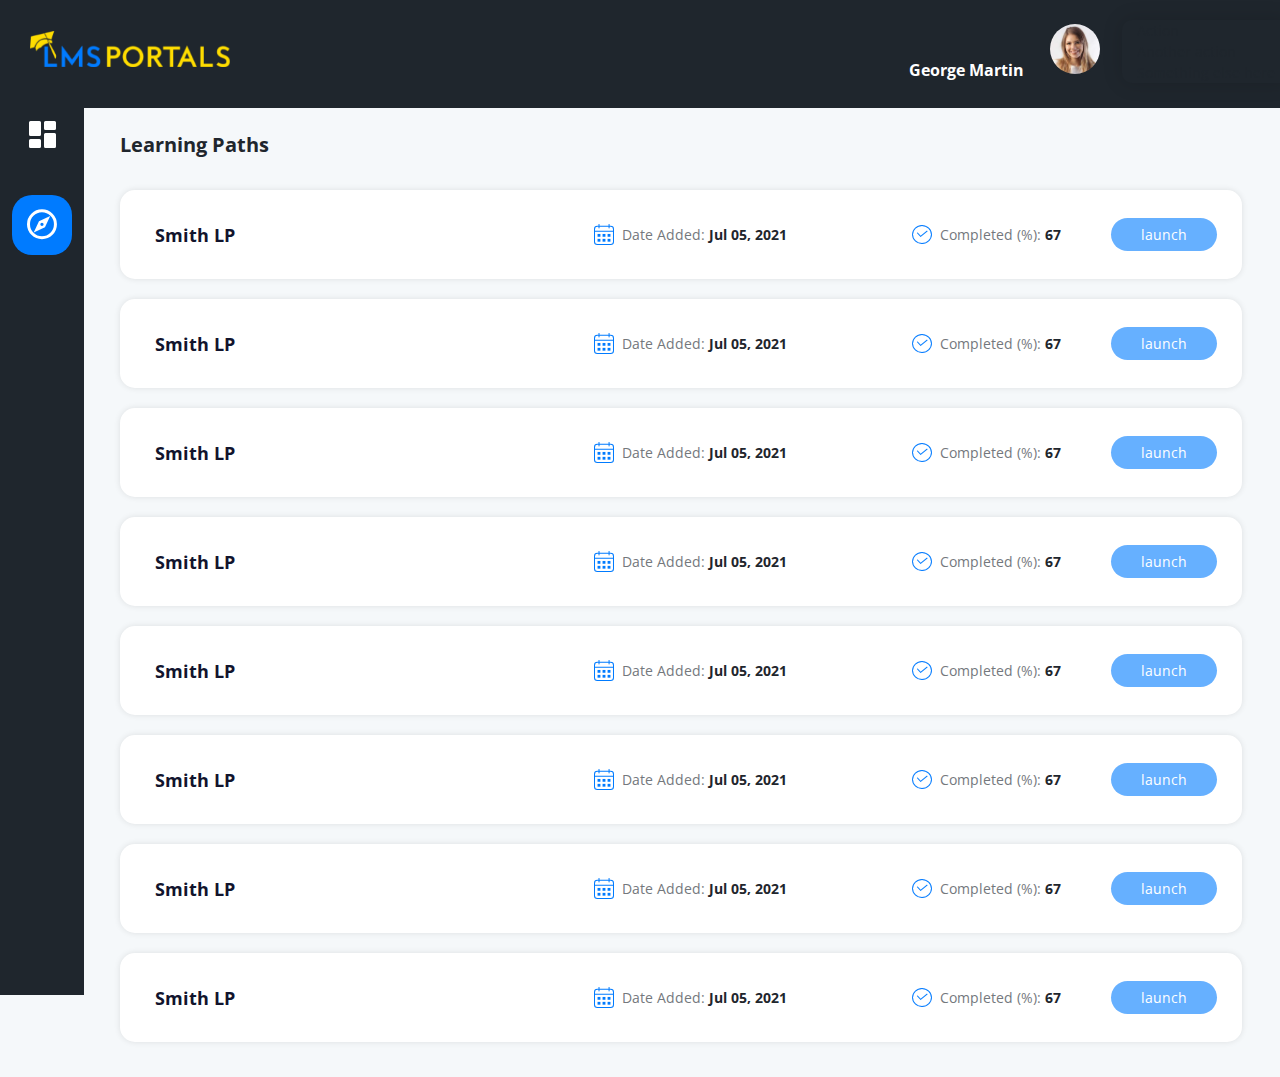
==== learning.html @ e4c70ad7 "Add files via upload" ====
<!DOCTYPE html>
<html lang="en">

<head>
    <meta charset="UTF-8">
    <meta http-equiv="X-UA-Compatible" content="IE=edge">
    <meta name="viewport" content="width=device-width, initial-scale=1.0">
    <title>LMS Portals</title>
    <link href="https://cdn.jsdelivr.net/npm/bootstrap@5.0.2/dist/css/bootstrap.min.css" rel="stylesheet"
        integrity="sha384-EVSTQN3/azprG1Anm3QDgpJLIm9Nao0Yz1ztcQTwFspd3yD65VohhpuuCOmLASjC" crossorigin="anonymous">
    <link rel="stylesheet" href="./css/vanilla-calendar-min.css">
    <link rel="stylesheet" href="./css/style.css">
    <link rel="stylesheet" href="./css/responsive.css">
</head>

<body class="content-learning-page">
    <header class="site-header">
        <div class="logo-main">
            <img src="./images/logo-light-blue.png" alt="">
        </div>
        <div class="right-bar-header">
            <a href="javascript:void(0)" class="dropdown-toggle" href="#" role="button" id="dropdownMenuLink"
                data-bs-toggle="dropdown" aria-expanded="false">
                <span class="login-username">George Martin</span>
                <img class="user-img" src="./images/userimage.jpg" alt="">
            </a>
            <ul class="dropdown-menu" aria-labelledby="dropdownMenuLink">
                <li><a class="dropdown-item" href="#">Action</a></li>
                <li><a class="dropdown-item" href="#">Another action</a></li>
                <li><a class="dropdown-item" href="#">Something else here</a></li>
            </ul>
            <a href="javascript:void(0)" class="notification has-notification">
                <svg xmlns="http://www.w3.org/2000/svg" width="20" height="23" viewBox="0 0 20 23">
                    <defs>
                        <style>
                            .a {
                                fill: #fff;
                            }
                        </style>
                    </defs>
                    <path class="a"
                        d="M308.7,402.315a2.33,2.33,0,0,0,2.349-2.3h-4.7a2.335,2.335,0,0,0,2.355,2.3Zm7.645-6.9v-6.323a7.43,7.43,0,0,0-5.882-7.243v-.809a1.763,1.763,0,0,0-3.525,0v.809a7.43,7.43,0,0,0-5.882,7.243v6.323l-2.355,2.3v1.151h20v-1.151Zm0,0"
                        transform="translate(-298.703 -379.315)" />
                </svg>
            </a>
        </div>
        <button class="main-menu-handler"><span></span><span></span><span></span></button>
    </header>

    <div class="dashboard-main-wrapper">

        <div class="left-panel">
            <div class="left-panel-wrapper">
                <div class="right-bar-header">
                    <a href="javascript:void(0)" class="dropdown-toggle" href="#" role="button" id="dropdownMenuLink"
                        data-bs-toggle="dropdown" aria-expanded="false">
                        <span class="login-username">George Martin</span>
                        <img class="user-img" src="./images/userimage.jpg" alt="">
                    </a>
                    <ul class="dropdown-menu" aria-labelledby="dropdownMenuLink">
                        <li><a class="dropdown-item" href="#">Action</a></li>
                        <li><a class="dropdown-item" href="#">Another action</a></li>
                        <li><a class="dropdown-item" href="#">Something else here</a></li>
                    </ul>
                    <a href="javascript:void(0)" class="notification has-notification">
                        <svg xmlns="http://www.w3.org/2000/svg" width="20" height="23" viewBox="0 0 20 23">
                            <defs>
                                <style>
                                    .a {
                                        fill: #fff;
                                    }
                                </style>
                            </defs>
                            <path class="a"
                                d="M308.7,402.315a2.33,2.33,0,0,0,2.349-2.3h-4.7a2.335,2.335,0,0,0,2.355,2.3Zm7.645-6.9v-6.323a7.43,7.43,0,0,0-5.882-7.243v-.809a1.763,1.763,0,0,0-3.525,0v.809a7.43,7.43,0,0,0-5.882,7.243v6.323l-2.355,2.3v1.151h20v-1.151Zm0,0"
                                transform="translate(-298.703 -379.315)" />
                        </svg>
                    </a>
                </div>
                <ul>
                    <li class="panel-menu">
                        <a href="/"><img src="./images/dashboard-icon.svg" alt=""></a>
                    </li>
                    <li class="panel-menu active">
                        <a href="/learning.html"><img src="./images/compass.svg" alt=""></a>
                    </li>
                </ul>
            </div>
        </div>

        <div class="dashboard-actual learning-path-main">
            <h3 class="section-title">Learning Paths</h3>

            <div class="learning-content-wrapper">
                <div class="learning_one">
                    <div class="learner_name">Smith LP</div>
                    <div class="learning-date"><img src="./images/learning-calendar.svg" alt="">Date Added: <span> Jul 05, 2021 </span></div>
                    <div class="learning-done"><img src="./images/correct.svg" alt="">Completed (%): <span> 67 </span></div>
                    <a href="javascript:void(0)" class="launch-btn">launch</a>
                </div>
                <div class="learning_one">
                    <div class="learner_name">Smith LP</div>
                    <div class="learning-date"><img src="./images/learning-calendar.svg" alt="">Date Added: <span> Jul 05, 2021 </span></div>
                    <div class="learning-done"><img src="./images/correct.svg" alt="">Completed (%): <span> 67 </span></div>
                    <a href="javascript:void(0)" class="launch-btn">launch</a>
                </div>
                <div class="learning_one">
                    <div class="learner_name">Smith LP</div>
                    <div class="learning-date"><img src="./images/learning-calendar.svg" alt="">Date Added: <span> Jul 05, 2021 </span></div>
                    <div class="learning-done"><img src="./images/correct.svg" alt="">Completed (%): <span> 67 </span></div>
                    <a href="javascript:void(0)" class="launch-btn">launch</a>
                </div>
                <div class="learning_one">
                    <div class="learner_name">Smith LP</div>
                    <div class="learning-date"><img src="./images/learning-calendar.svg" alt="">Date Added: <span> Jul 05, 2021 </span></div>
                    <div class="learning-done"><img src="./images/correct.svg" alt="">Completed (%): <span> 67 </span></div>
                    <a href="javascript:void(0)" class="launch-btn">launch</a>
                </div>
                <div class="learning_one">
                    <div class="learner_name">Smith LP</div>
                    <div class="learning-date"><img src="./images/learning-calendar.svg" alt="">Date Added: <span> Jul 05, 2021 </span></div>
                    <div class="learning-done"><img src="./images/correct.svg" alt="">Completed (%): <span> 67 </span></div>
                    <a href="javascript:void(0)" class="launch-btn">launch</a>
                </div>
                <div class="learning_one">
                    <div class="learner_name">Smith LP</div>
                    <div class="learning-date"><img src="./images/learning-calendar.svg" alt="">Date Added: <span> Jul 05, 2021 </span></div>
                    <div class="learning-done"><img src="./images/correct.svg" alt="">Completed (%): <span> 67 </span></div>
                    <a href="javascript:void(0)" class="launch-btn">launch</a>
                </div>
                <div class="learning_one">
                    <div class="learner_name">Smith LP</div>
                    <div class="learning-date"><img src="./images/learning-calendar.svg" alt="">Date Added: <span> Jul 05, 2021 </span></div>
                    <div class="learning-done"><img src="./images/correct.svg" alt="">Completed (%): <span> 67 </span></div>
                    <a href="javascript:void(0)" class="launch-btn">launch</a>
                </div>
                <div class="learning_one">
                    <div class="learner_name">Smith LP</div>
                    <div class="learning-date"><img src="./images/learning-calendar.svg" alt="">Date Added: <span> Jul 05, 2021 </span></div>
                    <div class="learning-done"><img src="./images/correct.svg" alt="">Completed (%): <span> 67 </span></div>
                    <a href="javascript:void(0)" class="launch-btn">launch</a>
                </div>
            </div>

        </div>

    </div>
    <script src="https://code.jquery.com/jquery-3.6.0.min.js"
        integrity="sha256-/xUj+3OJU5yExlq6GSYGSHk7tPXikynS7ogEvDej/m4=" crossorigin="anonymous"></script>
    <script src="https://cdn.jsdelivr.net/npm/bootstrap@5.0.2/dist/js/bootstrap.bundle.min.js"
        integrity="sha384-MrcW6ZMFYlzcLA8Nl+NtUVF0sA7MsXsP1UyJoMp4YLEuNSfAP+JcXn/tWtIaxVXM"
        crossorigin="anonymous"></script>
    <script src="./js/vanilla-calendar-min.js"></script>
    <script src="./js/custom.js"></script>
</body>

</html>
---- css/vanilla-calendar-min.css ----
:root{--vanilla-calendar-bg-color:#fff;--vanilla-calendar-border-radius:5px;--vanilla-calendar-border-color:#e7e9ed;--vanilla-calendar-today-bg-color:#e7e9ed;--vanilla-calendar-today-color:#333;--vanilla-calendar-selected-bg-color:#538fcd;--vanilla-calendar-selected-color:#fff;--vanilla-calendar-selected-radius:5px}.vanilla-calendar *,.vanilla-calendar *:before,.vanilla-calendar *:after{box-sizing:border-box}.vanilla-calendar{background-color:var(--vanilla-calendar-bg-color);border-radius:var(--vanilla-calendar-border-radius);border:solid 1px var(--vanilla-calendar-border-color);box-shadow:0 4px 22px 0 rgba(0,0,0,0.05);margin:0 auto;overflow:hidden;width:350px}@media(max-width:1200px){.vanilla-calendar{width:auto}}.vanilla-calendar .vanilla-calendar-btn{-moz-user-select:none;-ms-user-select:none;-webkit-appearance:button;background:0;border:0;color:inherit;cursor:pointer;font:inherit;line-height:normal;min-width:27px;outline:0;overflow:visible;padding:0;text-align:center;&:active{border-radius:var(--vanilla-calendar-border-radius);box-shadow:0 0 0 2px rgba(var(--vanilla-calendar-today-bg-color),0.1)}}.vanilla-calendar .vanilla-calendar-header{align-items:center;display:flex;padding:10px;text-transform:uppercase}.vanilla-calendar .vanilla-calendar-header svg{fill:var(--vanilla-calendar-today-color)}.vanilla-calendar .vanilla-calendar-header__label{font-weight:bold;text-align:center;width:100%}.vanilla-calendar .vanilla-calendar-week{background-color:var(--vanilla-calendar-selected-bg-color);display:flex;flex-wrap:wrap}.vanilla-calendar .vanilla-calendar-week span{color:var(--vanilla-calendar-selected-color);flex-direction:column;flex:0 0 14.28%;font-size:1em;font-weight:bold;max-width:14.28%;padding:15px 0;text-align:center;text-transform:uppercase}.vanilla-calendar .vanilla-calendar-body{background-color:rgba(var(--vanilla-calendar-selected-bg-color),0.3);display:flex;flex-wrap:wrap;padding-bottom:10px}.vanilla-calendar .vanilla-calendar-date{align-items:center;background-color:#fff;border-radius:var(--vanilla-calendar-border-radius);display:flex;flex-direction:column;flex:0 0 14.28%;max-width:14.28%;padding:10px 0}.vanilla-calendar .vanilla-calendar-date--active{cursor:pointer}.vanilla-calendar .vanilla-calendar-date--today{background-color:var(--vanilla-calendar-today-bg-color);color:var(--vanilla-calendar-today-color)}.vanilla-calendar .vanilla-calendar-date--selected{background-color:var(--vanilla-calendar-selected-bg-color);color:var(--vanilla-calendar-selected-color)}.vanilla-calendar .vanilla-calendar-date--disabled{border-radius:0;cursor:not-allowed;opacity:.2}
---- css/style.css ----
@import url(https://fonts.googleapis.com/css?family=Open+Sans:300,300italic,regular,italic,600,600italic,700,700italic,800,800italic);
* {
  margin: 0;
  padding: 0;
  -webkit-transition: 0.2s all ease-in-out;
}

*::-webkit-scrollbar {
  width: 6px;
}

/* Track */
*::-webkit-scrollbar-track {
  background: #ffffff;
  border-radius: 40px;
}

/* Handle */
*::-webkit-scrollbar-thumb {
  background: #1F262D;
  border-radius: 40px;
}

body {
  font-size: 16px;
  color: #1F262D;
  line-height: 1.5;
  font-family: 'Open Sans';
  background-color: #F5F8FA;
}

body.content-learning-page header {
  display: -webkit-box;
  display: -ms-flexbox;
  display: flex;
  -webkit-box-align: center;
      -ms-flex-align: center;
          align-items: center;
  -webkit-box-pack: justify;
      -ms-flex-pack: justify;
          justify-content: space-between;
}

body.content-learning-page header .right-bar-header {
  display: -webkit-box;
  display: -ms-flexbox;
  display: flex;
  color: #fff;
}

body.content-learning-page header .right-bar-header .login-username {
  color: #fff;
}

a {
  text-decoration: none;
  color: #1F262D;
}

a:hover {
  color: #007BFF;
}

ul,
ul li {
  list-style: none;
  padding: 0;
  margin: 0;
}

h1,
h2,
h3,
h4,
h5,
h6 {
  font-weight: 700;
}

header {
  background: #1F262D;
  padding: 30px 40px;
  position: fixed;
  width: 100%;
  top: 0;
  left: 0;
  z-index: 99;
}

header .right-bar-header {
  display: none;
}

.dashboard-main-wrapper .left-panel {
  background: #1F262D;
  position: fixed;
  height: 100vh;
  top: 0;
  left: 0;
  padding-top: 117px;
  padding: 117px 20px 20px;
}

.dashboard-main-wrapper .left-panel ul .panel-menu {
  width: 100px;
  height: 100px;
  border-radius: 36px;
  margin-top: 30px;
  display: -webkit-box;
  display: -ms-flexbox;
  display: flex;
  -webkit-box-align: center;
      -ms-flex-align: center;
          align-items: center;
  -webkit-box-pack: center;
      -ms-flex-pack: center;
          justify-content: center;
}

.dashboard-main-wrapper .left-panel ul .panel-menu:hover {
  background: rgba(0, 123, 255, 0.247);
}

.dashboard-main-wrapper .left-panel ul .panel-menu a {
  line-height: 1;
}

.dashboard-main-wrapper .left-panel ul .panel-menu.active {
  background: #007BFF;
}

.dashboard-main-wrapper .dashboard-actual {
  width: calc(100% - 710px);
  margin-top: 117px;
  margin-left: 140px;
  padding: 35px;
  -webkit-box-sizing: border-box;
          box-sizing: border-box;
}

.dashboard-main-wrapper .dashboard-actual .progress-block {
  margin-top: 15px;
  height: 225px;
}

.dashboard-main-wrapper .dashboard-actual .progress-block img {
  width: 100%;
  height: 100%;
  -o-object-fit: cover;
     object-fit: cover;
}

.dashboard-main-wrapper .dashboard-actual .card-status {
  display: -webkit-box;
  display: -ms-flexbox;
  display: flex;
  -webkit-box-align: center;
      -ms-flex-align: center;
          align-items: center;
  -webkit-box-pack: center;
      -ms-flex-pack: center;
          justify-content: center;
  margin: 25px 0 5px;
}

.dashboard-main-wrapper .dashboard-actual .card-status .status-one {
  margin: 0 20px;
  display: -webkit-box;
  display: -ms-flexbox;
  display: flex;
  -webkit-box-align: center;
      -ms-flex-align: center;
          align-items: center;
  line-height: 1;
}

.dashboard-main-wrapper .dashboard-actual .card-status .status-one span {
  width: 15px;
  height: 15px;
  font-size: 0;
  border-radius: 50%;
  display: inline-block;
  margin-right: 13px;
}

.dashboard-main-wrapper .dashboard-actual .card-status .status-one span.pink {
  background: #FF5274;
}

.dashboard-main-wrapper .dashboard-actual .card-status .status-one span.blue {
  background: #007BFF;
}

.dashboard-main-wrapper .dashboard-actual .card-status .status-one span.skyblue {
  background: #5CD8EB;
}

.dashboard-main-wrapper .dashboard-actual .card-status .status-one span.violet {
  background: #6A6EEF;
}

.dashboard-main-wrapper .dashboard-actual .overview-one {
  min-height: 232px;
  padding: 26px 20px;
  position: relative;
}

.dashboard-main-wrapper .dashboard-actual .overview-one.total-course {
  background: url(../images/totalcourse-bg.svg) no-repeat center top;
  background-size: cover;
}

.dashboard-main-wrapper .dashboard-actual .overview-one.inprogress {
  background: url(../images/inprogress-bg.svg) no-repeat center top;
  background-size: cover;
}

.dashboard-main-wrapper .dashboard-actual .overview-one.completed {
  background: url(../images/completed-bg.svg) no-repeat center top;
  background-size: cover;
}

.dashboard-main-wrapper .dashboard-actual .overview-one.inprogress-percentage {
  background: url(../images/inprogress-bg2.svg) no-repeat center top;
  background-size: cover;
}

.dashboard-main-wrapper .dashboard-actual .overview-one.completed-percentage {
  background: url(../images/completed-bg-2.svg) no-repeat center top;
  background-size: cover;
}

.dashboard-main-wrapper .dashboard-actual .overview-one .overview-dtls {
  position: absolute;
  bottom: 25px;
  left: 20px;
  right: 20px;
}

.dashboard-main-wrapper .dashboard-actual .overview-one p {
  font-weight: 600;
  margin-bottom: 6px;
}

.dashboard-main-wrapper .dashboard-actual .overview-one h5 {
  font-size: 20px;
  font-weight: 700;
}

.dashboard-main-wrapper .dashboard-actual .overview-one .overview-icon {
  width: 60px;
  height: 60px;
  border-radius: 50%;
  display: -webkit-box;
  display: -ms-flexbox;
  display: flex;
  -webkit-box-align: center;
      -ms-flex-align: center;
          align-items: center;
  -webkit-box-pack: center;
      -ms-flex-pack: center;
          justify-content: center;
}

.dashboard-main-wrapper .dashboard-actual .overview-one .overview-icon.pink {
  background: #FFC8D3;
}

.dashboard-main-wrapper .dashboard-actual .overview-one .overview-icon.violet {
  background: #B3B5FE;
}

.dashboard-main-wrapper .dashboard-actual .overview-one .overview-icon.green {
  background: #7DCCD8;
}

.dashboard-main-wrapper .dashboard-actual .overview-one .overview-icon.orange {
  background: #FFA394;
}

.dashboard-main-wrapper .dashboard-actual .overview-one .overview-icon.blue {
  background: #C2E0FF;
}

.card {
  -webkit-box-shadow: 0px 10px 40px #1703590D;
          box-shadow: 0px 10px 40px #1703590D;
  background: #fff;
  border-radius: 36px;
  padding: 17px;
  border: none;
}

.wrapper {
  display: -webkit-box;
  display: -ms-flexbox;
  display: flex;
  -ms-flex-wrap: wrap;
      flex-wrap: wrap;
}

.dashborad-right-bar {
  position: absolute;
  right: 0;
  top: 0;
  height: auto;
  background: #DCE6F1;
  border-top-left-radius: 80px;
  border-bottom-left-radius: 80px;
  padding: 35px;
  min-height: calc(100vh - 70px);
  width: 570px;
  z-index: 100;
}

.right-bar-header {
  display: -webkit-box;
  display: -ms-flexbox;
  display: flex;
  -webkit-box-align: center;
      -ms-flex-align: center;
          align-items: center;
  -webkit-box-pack: end;
      -ms-flex-pack: end;
          justify-content: flex-end;
}

.right-bar-header .user-img {
  width: 50px;
  height: 50px;
  border-radius: 50%;
  -o-object-fit: cover;
     object-fit: cover;
  border: 2px solid #1F262D;
  margin: 0 20px;
}

.right-bar-header .login-username {
  font: 700 16px "Open Sans";
}

.right-bar-header .notification {
  position: relative;
}

.right-bar-header .notification.has-notification::after {
  content: '';
  position: absolute;
  width: 10px;
  height: 10px;
  background: #F46363;
  border-radius: 50%;
  top: -2px;
  right: -2px;
  border: 2px solid #DCE6F1;
  z-index: 99;
}

.section-title {
  font-size: 24px;
  font-weight: 700;
  margin-bottom: 0;
}

.completed-course {
  margin-top: 30px;
}

.completed-course .wrapper {
  -webkit-box-align: center;
      -ms-flex-align: center;
          align-items: center;
  -webkit-box-pack: justify;
      -ms-flex-pack: justify;
          justify-content: space-between;
}

.completed-course .wrapper .view-all {
  margin-bottom: 0;
  font-size: 18px;
  font-weight: 700;
}

.course-comp-one {
  display: -webkit-box;
  display: -ms-flexbox;
  display: flex;
  -webkit-box-align: center;
      -ms-flex-align: center;
          align-items: center;
  background: #fff;
  border-radius: 40px;
  padding: 15px;
  margin-top: 25px;
}

.course-comp-one.in-progress {
  display: block;
  padding: 0;
  margin: 0;
  min-height: 405px;
}

.course-comp-one.in-progress .course-img {
  width: 100%;
}

.course-comp-one.in-progress .course-img img {
  width: 100%;
  height: 200px;
}

.course-comp-one.in-progress .course-details {
  padding-left: 0;
  width: 100%;
  padding-top: 20px;
  padding-bottom: 16px;
}

.course-comp-one.in-progress .course-details .course-main-title {
  font-size: 18px;
  line-height: 1.6;
  margin-bottom: 0px;
  font-weight: 700;
  white-space: break-spaces;
}

.course-comp-one .course-img {
  width: 180px;
  position: relative;
}

.course-comp-one .course-img .course-menu-toggler {
  position: absolute;
  left: 10px;
  top: 10px;
  width: 33px;
  height: 33px;
  border-radius: 50%;
  background: rgba(31, 38, 45, 0.7);
  display: -webkit-box;
  display: -ms-flexbox;
  display: flex;
  -webkit-box-align: center;
      -ms-flex-align: center;
          align-items: center;
  -webkit-box-pack: center;
      -ms-flex-pack: center;
          justify-content: center;
  border: none;
}

.course-comp-one .course-img .course-menu-toggler span {
  display: block;
  width: 3px;
  height: 3px;
  border-radius: 50%;
  background: #fff;
  margin: 4px 0;
}

.course-comp-one .course-img .course-inside-menu {
  position: absolute;
  left: 40px;
  top: 5px;
  background: #fff;
  padding-top: 3px;
  padding-bottom: 5px;
  border-radius: 10px;
  opacity: 0;
  visibility: hidden;
  z-index: -1;
  -webkit-box-shadow: 0px 0px 10px rgba(0, 0, 0, 0.3);
          box-shadow: 0px 0px 10px rgba(0, 0, 0, 0.3);
}

.course-comp-one .course-img .course-inside-menu.opened {
  opacity: 1;
  visibility: visible;
  z-index: 99;
}

.course-comp-one .course-img .course-inside-menu::before {
  content: '';
  position: absolute;
  left: -4px;
  top: 17px;
  width: 8px;
  height: 8px;
  -webkit-transform: rotate(45deg);
          transform: rotate(45deg);
  background: #fff;
}

.course-comp-one .course-img .course-inside-menu li {
  padding: 8px 15px 8px 10px;
}

.course-comp-one .course-img .course-inside-menu li:first-of-type img {
  margin-left: -4px;
  width: 20px;
}

.course-comp-one .course-img .course-inside-menu li a {
  display: -webkit-box;
  display: -ms-flexbox;
  display: flex;
  -webkit-box-align: center;
      -ms-flex-align: center;
          align-items: center;
  font-size: 16px;
}

.course-comp-one .course-img .course-inside-menu li img {
  width: 18px;
  height: 18px;
  border-radius: 0;
  margin-right: 10px;
}

.course-comp-one .course-img img {
  width: 180px;
  height: 180px;
  -o-object-fit: cover;
     object-fit: cover;
  border-radius: 30px;
  vertical-align: bottom;
}

.course-comp-one .course-details {
  width: calc(100% - 200px);
  padding-left: 20px;
}

.course-comp-one .course-details .course-main-title {
  font-size: 18px;
  line-height: 1.6;
  margin-bottom: 0px;
  font-weight: 700;
  text-overflow: ellipsis;
  white-space: nowrap;
  overflow: hidden;
}

.font-18 {
  font-size: 18px;
}

.font-16 {
  font-size: 16px;
}

.course-info-row {
  display: -webkit-box;
  display: -ms-flexbox;
  display: flex;
  -webkit-box-align: center;
      -ms-flex-align: center;
          align-items: center;
  margin-top: 14px;
}

.course-info-row .img {
  width: 20px;
}

.course-info-row .cat-name {
  padding-left: 12px;
  font-size: 14px;
}

.course-info-row .course-category {
  font-size: 16px;
  font-weight: 700;
  white-space: nowrap;
  text-overflow: ellipsis;
  overflow: hidden;
  padding-left: 7px;
}

.middle-wrapper {
  border-radius: 40px;
  margin: 30px 0;
  background: #fff;
  -webkit-box-shadow: 0px 8px 10px #0000001A;
          box-shadow: 0px 8px 10px #0000001A;
}

.middle-wrapper .calendar-wrapper {
  border-bottom: 1px solid rgba(112, 112, 112, 0.2);
  padding-top: 10px;
}

.middle-wrapper .calendar-wrapper #myCalendar {
  border-top-left-radius: 40px;
  border-top-right-radius: 40px;
}

.middle-wrapper .dashboard-activity {
  padding: 25px;
}

.middle-wrapper .dashboard-activity .activity-one {
  border-bottom: 1px solid rgba(112, 112, 112, 0.2);
  padding: 14px 0;
}

.middle-wrapper .dashboard-activity .activity-one p {
  font: 600 16px/1.6 "Open Sans";
  margin-bottom: 6px;
}

.middle-wrapper .dashboard-activity .activity-one span {
  font-size: 12px;
  color: rgba(31, 38, 45, 0.6);
}

.middle-wrapper .dashboard-activity .activity-one:last-of-type {
  border-bottom: none;
}

.vanilla-calendar {
  border: none;
  -webkit-box-shadow: none;
          box-shadow: none;
  width: 100%;
}

.vanilla-calendar .vanilla-calendar-header {
  padding: 10px 20px;
}

.vanilla-calendar .vanilla-calendar-week {
  background: transparent;
}

.vanilla-calendar .vanilla-calendar-week span {
  color: inherit;
}

.vanilla-calendar .vanilla-calendar-date--selected {
  background: transparent;
  border-radius: 50px;
}

.vanilla-calendar .vanilla-calendar-date--selected span {
  background: #1F262D;
}

.vanilla-calendar .vanilla-calendar-date--today {
  border-radius: 50px;
  background: transparent;
}

.vanilla-calendar .vanilla-calendar-date--today span {
  background: rgba(31, 38, 45, 0.1);
  color: #1F262D;
}

.vanilla-calendar .vanilla-calendar-date {
  -webkit-transition: none;
  padding: 0;
}

.vanilla-calendar .vanilla-calendar-date span {
  -webkit-transition: none;
  font-weight: 700;
  font-size: 15px;
  width: 45px;
  height: 45px;
  display: -webkit-box;
  display: -ms-flexbox;
  display: flex;
  -webkit-box-align: center;
      -ms-flex-align: center;
          align-items: center;
  -webkit-box-pack: center;
      -ms-flex-pack: center;
          justify-content: center;
  border-radius: 50%;
}

.vanilla-calendar .vanilla-calendar-btn {
  position: relative;
  width: 45px;
  height: 40px;
  display: -webkit-box;
  display: -ms-flexbox;
  display: flex;
  -webkit-box-align: center;
      -ms-flex-align: center;
          align-items: center;
  -webkit-box-pack: center;
      -ms-flex-pack: center;
          justify-content: center;
  background: rgba(31, 38, 45, 0.2);
  border-radius: 50%;
}

.vanilla-calendar .vanilla-calendar-btn:hover {
  background: rgba(31, 38, 45, 0.8);
}

.vanilla-calendar .vanilla-calendar-btn[data-calendar-toggle="previous"]::after {
  content: '';
  position: absolute;
  left: 55%;
  width: 11px;
  height: 11px;
  top: 50%;
  -webkit-transform: translate(-50%, -50%) rotate(45deg);
          transform: translate(-50%, -50%) rotate(45deg);
  border-left: 2px solid #fff;
  border-bottom: 2px solid #fff;
}

.vanilla-calendar .vanilla-calendar-btn[data-calendar-toggle="next"]::after {
  content: '';
  position: absolute;
  left: 45%;
  width: 11px;
  height: 11px;
  top: 50%;
  -webkit-transform: translate(-50%, -50%) rotate(45deg);
          transform: translate(-50%, -50%) rotate(45deg);
  border-right: 2px solid #fff;
  border-top: 2px solid #fff;
}

.vanilla-calendar .vanilla-calendar-btn svg {
  display: none;
}

.main-menu-handler {
  display: none;
  border: none;
  background-color: transparent;
}

.main-menu-handler span {
  display: block;
  height: 3px;
  width: 25px;
  border-radius: 10px;
  background: #fff;
  margin: 4px 0;
}

.main-menu-handler span.close:first-child {
  -webkit-transform: rotate(45deg);
          transform: rotate(45deg);
}

.main-menu-handler span.close:last-child {
  -webkit-transform: rotate(-45deg);
          transform: rotate(-45deg);
  margin-top: -14px;
}

.main-menu-handler span.close:nth-child(2) {
  -webkit-transform: translateX(-20px);
          transform: translateX(-20px);
  opacity: 0;
}

.left-panel .right-bar-header {
  display: none;
}

.dropdown-toggle::after {
  display: none;
}

.dropdown-menu {
  -webkit-transition: none;
  top: 10px !important;
  -webkit-box-shadow: 0px 0px 20px rgba(0, 0, 0, 0.15);
          box-shadow: 0px 0px 20px rgba(0, 0, 0, 0.15);
  border: none !important;
  border-radius: 10px !important;
}

.dropdown-menu .dropdown-item {
  font-size: 14px;
  padding: 6px 15px;
  font-family: 'Open Sans';
}

/* 18-10-21 */
.dashboard-actual.learning-path-main {
  width: calc(100% - 142px);
}

.learning-content-wrapper .learning_one {
  margin-top: 20px;
  display: -webkit-box;
  display: -ms-flexbox;
  display: flex;
  -webkit-box-align: center;
      -ms-flex-align: center;
          align-items: center;
  background: #FFFFFF;
  -webkit-box-shadow: 0px 0px 6px rgba(0, 0, 0, 0.102);
          box-shadow: 0px 0px 6px rgba(0, 0, 0, 0.102);
  border-radius: 15px;
  padding: 32px 30px 32px 45px;
  -webkit-box-pack: justify;
      -ms-flex-pack: justify;
          justify-content: space-between;
}

.learning-content-wrapper .learning_one:first-child {
  margin-top: 30px;
}

.learning-content-wrapper .learning_one .launch-btn {
  display: inline-block;
  padding: 6px 30px;
  color: #fff;
  background: rgba(0, 123, 255, 0.6);
  border-radius: 50px;
  font-size: 14px;
}

.learning-content-wrapper .learning_one .launch-btn:hover {
  background: #007bff;
}

.learning-content-wrapper .learning_one .learner_name {
  font: 700 18px "Open Sans";
  color: #11142D;
  max-width: 400px;
  width: 100%;
  padding-right: 20px;
}

.learning-content-wrapper .learning_one .learning-date,
.learning-content-wrapper .learning_one .learning-done {
  display: -webkit-box;
  display: -ms-flexbox;
  display: flex;
  -webkit-box-align: center;
      -ms-flex-align: center;
          align-items: center;
  color: #74787D;
  font-size: 14px;
  max-width: 280px;
  width: 100%;
  padding-right: 20px;
  white-space: nowrap;
}

.learning-content-wrapper .learning_one .learning-date img,
.learning-content-wrapper .learning_one .learning-done img {
  margin-right: 8px;
}

.learning-content-wrapper .learning_one .learning-done {
  max-width: 160px;
  width: 100%;
}

.learning-content-wrapper .learning_one div span {
  font-weight: 700;
  color: #1F262D;
  margin-left: 4px;
}
/*# sourceMappingURL=style.css.map */
---- css/responsive.css ----
@media (max-width: 1700px) {
    .dashborad-right-bar {
        width: 500px;
        padding: 25px;
    }

    .dashboard-main-wrapper .dashboard-actual {
        width: calc(100% - 600px);
        margin-left: 100px;
        margin-top: 96px;
    }

    .dashboard-main-wrapper .left-panel ul .panel-menu {
        width: 60px;
        height: 60px;
        border-radius: 20px;
    }

    header {
        padding: 20px 30px 25px;
    }

    .course-comp-one .course-img img {
        width: 140px;
    }

    .course-comp-one .course-img {
        width: 140px;
    }

    .course-comp-one .course-details {
        width: calc(100% - 140px);
        padding-left: 15px;
    }

    .course-comp-one .course-details .course-main-title {
        font-size: 16px;
    }

    .course-info-row .course-category {
        font-size: 14px;
    }

    .course-info-row .cat-name {
        padding-left: 8px;
        font-size: 12px;
    }

    .course-comp-one.in-progress .course-details .course-main-title {
        display: -webkit-box;
        -webkit-line-clamp: 2;
        -webkit-box-orient: vertical;
        overflow: hidden;
        text-overflow: ellipsis;
        font-size: 16px;
    }

    .course-comp-one.in-progress {
        min-height: 390px;
    }

    .vanilla-calendar .vanilla-calendar-btn {
        height: 38px;
    }
    .dashboard-actual.learning-path-main{
        width: calc(100% - 102px);
    }
}

@media (max-width: 1600px) {
    body {
        font-size: 14px;
    }

    .dashboard-main-wrapper .dashboard-actual .overview-one {
        padding: 20px 15px;
    }

    .dashboard-main-wrapper .dashboard-actual .overview-one .overview-dtls {
        left: 15px;
        right: 15px;
    }

    .completed-course .wrapper .view-all {
        font-size: 16px;
    }
}

@media (max-width: 1480px) {
    .section-title {
        font-size: 20px;
    }

    .dashborad-right-bar {
        width: 400px;
    }

    .course-comp-one {
        display: block;
    }

    .course-comp-one .course-img,
    .course-comp-one .course-img img {
        width: 100%;
    }

    .course-comp-one .course-details {
        width: 100%;
        padding-top: 15px;
        padding-left: 0;
        padding-bottom: 10px;
    }

    .course-info-row .img,
    .course-info-row .img img {
        width: 17px;
    }

    .dashboard-main-wrapper .dashboard-actual {
        width: calc(100% - 485px);
        margin-left: 85px;
        margin-top: 80px;
    }

    .dashboard-main-wrapper .left-panel {
        padding: 75px 12px 20px;
    }

    .dashboard-main-wrapper .dashboard-actual .overview-one h5 {
        font-size: 18px;
    }

    .font-18 {
        font-size: 16px;
    }

    .font-16 {
        font-size: 14px;
    }

    .dashboard-main-wrapper .dashboard-actual .card-status .status-one span {
        width: 12px;
        height: 12px;
        margin-right: 10px;
    }

    .dashboard-main-wrapper .dashboard-actual .card-status .status-one {
        margin: 0 12px;
    }

    .middle-wrapper .dashboard-activity .activity-one p {
        font-size: 14px;
        line-height: 1.7;
    }

    .middle-wrapper .dashboard-activity .activity-one {
        padding: 12px 0;
    }

    .course-comp-one.in-progress .course-img img {
        height: 150px;
    }

    .course-comp-one.in-progress {
        min-height: 325px;
    }

    .course-comp-one.in-progress .course-details {
        padding-top: 16px;
    }

    .dashboard-main-wrapper .dashboard-actual .overview-one {
        min-width: 190px;
        margin-bottom: 25px;
    }

    .course-in-prog-ttl {
        margin-top: 0 !important;
    }

    .dashboard-main-wrapper .dashboard-actual .overview-one.inprogress {
        background-position: center !important;
    }

    .dashboard-main-wrapper .dashboard-actual .progress-block {
        height: 160px;
    }

    .course-comp-one .course-img .course-inside-menu li a {
        font-size: 14px;
    }

    .logo-main img {
        max-width: 200px;
    }

    .dashboard-actual.learning-path-main{
        width: calc(100% - 88px);
        margin-top: 95px;
    }

    .learning-content-wrapper .learning_one{
        padding: 28px 25px 28px 35px;
    }
}

@media (max-width: 1200px) {
    .course-comp-one.in-progress .course-details .course-main-title {
        font-size: 14px;
    }

    .card {
        padding: 14px;
        border-radius: 24px;
    }

    .course-comp-one .course-img img {
        border-radius: 26px;
    }

    .course-info-row .course-category {
        font-size: 12px;
    }

    .course-info-row .cat-name {
        white-space: nowrap;
    }

    .course-info-row .img,
    .course-info-row .img img {
        width: 15px;
    }
}

@media (max-width: 1199px) {
    .font-18 {
        font-size: 14px;
    }

    .completed-course .wrapper .view-all {
        font-size: 14px;
    }

    .course-comp-one.in-progress {
        min-height: auto;
    }

    .course-comp-one .course-img .course-inside-menu li a {
        font-size: 12px;
    }

    .vanilla-calendar .vanilla-calendar-btn {
        height: 35px;
    }

    .vanilla-calendar .vanilla-calendar-date span {
        width: 38px;
        height: 38px;
    }

    .section-title {
        font-size: 18px;
    }

    .dashboard-main-wrapper .dashboard-actual {
        padding: 24px;
    }

    .course-comp-one.in-progress .course-img img {
        max-height: 200px;
        height: auto;
    }

    .dashborad-right-bar {
        border-top-left-radius: 55px;
        border-bottom-left-radius: 55px;
    }

    .dashboard-main-wrapper .dashboard-actual .overview-one {
        min-height: 200px;
    }
    .learning-content-wrapper .learning_one:first-child{
        margin-top: 25px;
    }

    .learning-content-wrapper .learning_one .learner_name{
        font-size: 15px;
        line-height: 1.6;
        padding-right: 15px;
    }

    .learning-content-wrapper .learning_one {
        padding: 24px 20px 24px 28px;
    }
    .learning-content-wrapper .learning_one .learning-date, .learning-content-wrapper .learning_one .learning-done{
        font-size: 12px;
        padding-right: 15px;
    }
    .learning-content-wrapper .learning_one .learning-date img, .learning-content-wrapper .learning_one .learning-done img{
        max-width: 16px;
    }
    .learning-content-wrapper .learning_one .launch-btn{
        padding: 4px 22px;
    }
}

@media (max-width: 991px) {
    .dashborad-right-bar {
        border-top-left-radius: 0px;
        border-bottom-left-radius: 0px;
        position: unset;
        width: calc(100% - 85px);
        margin-left: auto;
    }

    .vanilla-calendar .vanilla-calendar-btn {
        height: 42px;
    }

    .middle-wrapper .dashboard-activity .activity-one:first-of-type {
        margin-top: 10px;
    }

    .vanilla-calendar .vanilla-calendar-date span {
        font-size: 13px;
    }

    header .right-bar-header {
        display: flex;
        color: #fff;
    }

    header.site-header {
        display: flex;
        align-items: center;
        justify-content: space-between;
        padding: 20px 30px;
    }

    .right-bar-header .notification.has-notification::after {
        border-color: #1F262D;
    }

    .dashboard-main-wrapper .dashboard-actual {
        width: calc(100% - 85px);
        margin-left: 85px;
        margin-top: 90px;
    }

    .dashboard-main-wrapper .dashboard-actual .progress-block {
        height: auto;
    }

    .dashborad-right-bar {
        margin-top: 20px;
    }

    .dashborad-right-bar .right-bar-header {
        display: none;
    }

    .middle-wrapper {
        margin-top: 5px;
    }

    .right-bar-header .login-username {
        color: #fff;
    }
}

@media (max-width: 767px) {
    .main-menu-handler {
        display: inline-block;
    }

    header .right-bar-header .login-username,
    header .right-bar-header .user-img {
        display: none;
    }

    .left-panel .right-bar-header {
        display: flex;
        justify-content: center;
        margin-top: 20px;
        margin-bottom: 20px;
        color: #fff;
    }

    .dashboard-main-wrapper .left-panel ul .panel-menu {
        margin: 30px auto 0;
    }

    .dashboard-main-wrapper .left-panel {
        width: 100%;
        height: 100vh;
        z-index: 90;
        display: flex;
        align-items: center;
        justify-content: center;
        left: -100%;
    }

    .dashboard-main-wrapper .left-panel.showed {
        left: 0;
    }

    .dashboard-main-wrapper .left-panel .left-panel-wrapper {
        transform: translateY(-50px);
    }

    .dashboard-main-wrapper .dashboard-actual {
        width: 100%;
        margin-left: 0;
        margin-top: 75px;
        padding: 30px 15px;
    }

    .card {
        padding: 15px;
        border-radius: 15px;
    }

    .dashborad-right-bar {
        width: 100%;
        padding: 30px 15px;
    }

    .vanilla-calendar .vanilla-calendar-btn {
        height: 35px;
    }

    .vanilla-calendar .vanilla-calendar-week {
        padding: 0 5px;
    }

    .vanilla-calendar .vanilla-calendar-week span {
        font-size: 13px;
    }

    .vanilla-calendar .vanilla-calendar-header {
        padding: 10px 12px;
    }

    .middle-wrapper .dashboard-activity {
        padding: 20px 15px;
    }

    .course-comp-one .course-img img {
        border-radius: 10px;
    }

    header.site-header {
        padding: 15px 20px;
        justify-content: flex-start;
    }

    header .right-bar-header {
        margin-left: auto;
        margin-right: 18px;
    }

    .logo-main img {
        max-width: 150px;
    }

    .dashboard-main-wrapper .dashboard-actual {
        margin-top: 58px;
    }

    .left-panel .right-bar-header .notification {
        display: none;
    }

    .middle-wrapper,
    .course-comp-one {
        border-radius: 15px;
    }

    .left-panel .right-bar-header .login-username {
        display: block;
    }

    .left-panel .right-bar-header .user-img {
        display: block;
        margin: 20px auto 0;
    }

    .left-panel .right-bar-header .dropdown-menu {
        top: 120px !important;
        left: 50% !important;
        right: auto !important;
        transform: translateX(-50%) !important;
    }
    .learning-content-wrapper .learning_one{
        padding: 5px 15px 20px 20px;
        position: relative;
        display: block;
    }
    .learning-content-wrapper .learning_one > div{
        max-width: 100% !important;
        width: 100%;
        margin: 12px 0;
    }
    .learning-content-wrapper .learning_one .launch-btn{
        position: absolute;
        right: 16px;
        top: 16px;
        font-size: 12px;
        padding: 3px 18px;
    }
    .learning-content-wrapper .learning_one .learner_name{
        max-width: calc(100% - 120px) !important;
        font-size: 14px;
    }
    .learning-content-wrapper .learning_one .learning-date img, .learning-content-wrapper .learning_one .learning-done img{
        max-width: 14px;
    }
}

@media (max-width: 480px) {
    .dashborad-right-bar {
        margin-top: 0;
    }
}
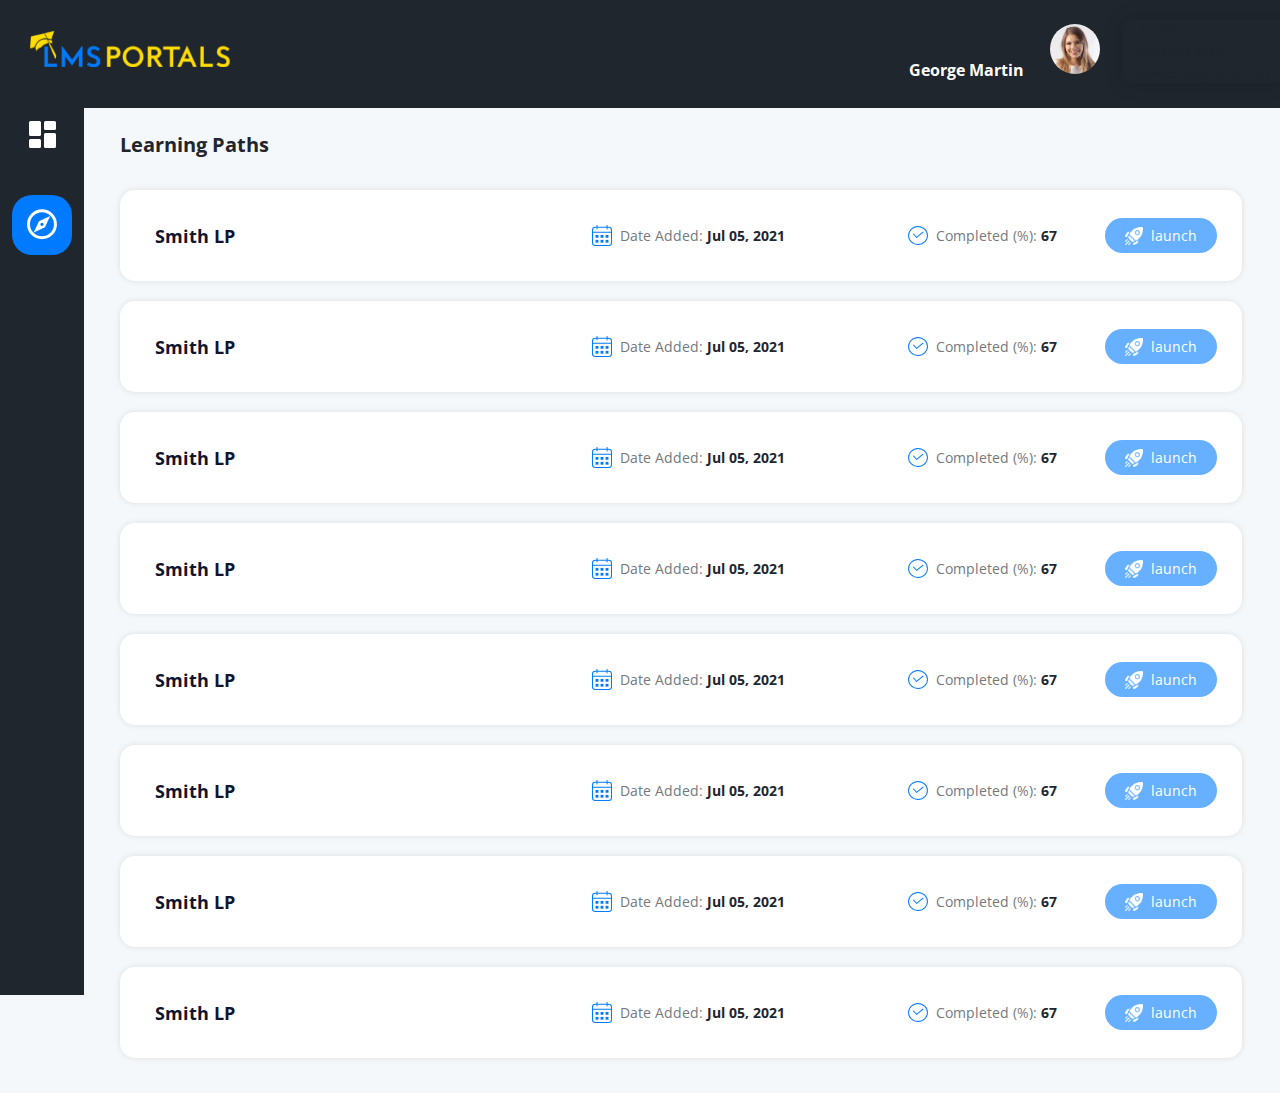
==== commit ab1b7987: "Add files via upload" ====
--- a/learning.html
+++ b/learning.html
@@ -96,49 +96,49 @@
                     <div class="learner_name">Smith LP</div>
                     <div class="learning-date"><img src="./images/learning-calendar.svg" alt="">Date Added: <span> Jul 05, 2021 </span></div>
                     <div class="learning-done"><img src="./images/correct.svg" alt="">Completed (%): <span> 67 </span></div>
-                    <a href="javascript:void(0)" class="launch-btn">launch</a>
+                    <a href="javascript:void(0)" class="launch-btn"><img src="./images/shuttle.png" width="18" alt=""> launch</a>
                 </div>
                 <div class="learning_one">
                     <div class="learner_name">Smith LP</div>
                     <div class="learning-date"><img src="./images/learning-calendar.svg" alt="">Date Added: <span> Jul 05, 2021 </span></div>
                     <div class="learning-done"><img src="./images/correct.svg" alt="">Completed (%): <span> 67 </span></div>
-                    <a href="javascript:void(0)" class="launch-btn">launch</a>
+                    <a href="javascript:void(0)" class="launch-btn"><img src="./images/shuttle.png" width="18" alt=""> launch</a>
                 </div>
                 <div class="learning_one">
                     <div class="learner_name">Smith LP</div>
                     <div class="learning-date"><img src="./images/learning-calendar.svg" alt="">Date Added: <span> Jul 05, 2021 </span></div>
                     <div class="learning-done"><img src="./images/correct.svg" alt="">Completed (%): <span> 67 </span></div>
-                    <a href="javascript:void(0)" class="launch-btn">launch</a>
+                    <a href="javascript:void(0)" class="launch-btn"><img src="./images/shuttle.png" width="18" alt=""> launch</a>
                 </div>
                 <div class="learning_one">
                     <div class="learner_name">Smith LP</div>
                     <div class="learning-date"><img src="./images/learning-calendar.svg" alt="">Date Added: <span> Jul 05, 2021 </span></div>
                     <div class="learning-done"><img src="./images/correct.svg" alt="">Completed (%): <span> 67 </span></div>
-                    <a href="javascript:void(0)" class="launch-btn">launch</a>
+                    <a href="javascript:void(0)" class="launch-btn"><img src="./images/shuttle.png" width="18" alt=""> launch</a>
                 </div>
                 <div class="learning_one">
                     <div class="learner_name">Smith LP</div>
                     <div class="learning-date"><img src="./images/learning-calendar.svg" alt="">Date Added: <span> Jul 05, 2021 </span></div>
                     <div class="learning-done"><img src="./images/correct.svg" alt="">Completed (%): <span> 67 </span></div>
-                    <a href="javascript:void(0)" class="launch-btn">launch</a>
+                    <a href="javascript:void(0)" class="launch-btn"><img src="./images/shuttle.png" width="18" alt=""> launch</a>
                 </div>
                 <div class="learning_one">
                     <div class="learner_name">Smith LP</div>
                     <div class="learning-date"><img src="./images/learning-calendar.svg" alt="">Date Added: <span> Jul 05, 2021 </span></div>
                     <div class="learning-done"><img src="./images/correct.svg" alt="">Completed (%): <span> 67 </span></div>
-                    <a href="javascript:void(0)" class="launch-btn">launch</a>
+                    <a href="javascript:void(0)" class="launch-btn"><img src="./images/shuttle.png" width="18" alt=""> launch</a>
                 </div>
                 <div class="learning_one">
                     <div class="learner_name">Smith LP</div>
                     <div class="learning-date"><img src="./images/learning-calendar.svg" alt="">Date Added: <span> Jul 05, 2021 </span></div>
                     <div class="learning-done"><img src="./images/correct.svg" alt="">Completed (%): <span> 67 </span></div>
-                    <a href="javascript:void(0)" class="launch-btn">launch</a>
+                    <a href="javascript:void(0)" class="launch-btn"><img src="./images/shuttle.png" width="18" alt=""> launch</a>
                 </div>
                 <div class="learning_one">
                     <div class="learner_name">Smith LP</div>
                     <div class="learning-date"><img src="./images/learning-calendar.svg" alt="">Date Added: <span> Jul 05, 2021 </span></div>
                     <div class="learning-done"><img src="./images/correct.svg" alt="">Completed (%): <span> 67 </span></div>
-                    <a href="javascript:void(0)" class="launch-btn">launch</a>
+                    <a href="javascript:void(0)" class="launch-btn"><img src="./images/shuttle.png" width="18" alt=""> launch</a>
                 </div>
             </div>
 
--- a/css/style.css
+++ b/css/style.css
@@ -815,11 +815,21 @@
 
 .learning-content-wrapper .learning_one .launch-btn {
   display: inline-block;
-  padding: 6px 30px;
+  padding: 7px 20px 7px 20px;
   color: #fff;
   background: rgba(0, 123, 255, 0.6);
   border-radius: 50px;
   font-size: 14px;
+  display: -webkit-box;
+  display: -ms-flexbox;
+  display: flex;
+  -webkit-box-align: center;
+      -ms-flex-align: center;
+          align-items: center;
+}
+
+.learning-content-wrapper .learning_one .launch-btn img {
+  margin-right: 8px;
 }
 
 .learning-content-wrapper .learning_one .launch-btn:hover {
--- a/css/responsive.css
+++ b/css/responsive.css
@@ -300,7 +300,10 @@
         max-width: 16px;
     }
     .learning-content-wrapper .learning_one .launch-btn{
-        padding: 4px 22px;
+        padding: 5px 18px;
+    }
+    .learning-content-wrapper .learning_one .launch-btn img{
+        max-width: 16px;
     }
 }
 
@@ -503,10 +506,14 @@
     }
     .learning-content-wrapper .learning_one .launch-btn{
         position: absolute;
-        right: 16px;
-        top: 16px;
-        font-size: 12px;
-        padding: 3px 18px;
+        right: 14px;
+        top: 14px;
+        padding: 6px 9px 6px 16px;
+        font-size: 0;
+        justify-content: center;
+    }
+    .learning-content-wrapper .learning_one .launch-btn img{
+        max-width: 14px;
     }
     .learning-content-wrapper .learning_one .learner_name{
         max-width: calc(100% - 120px) !important;
